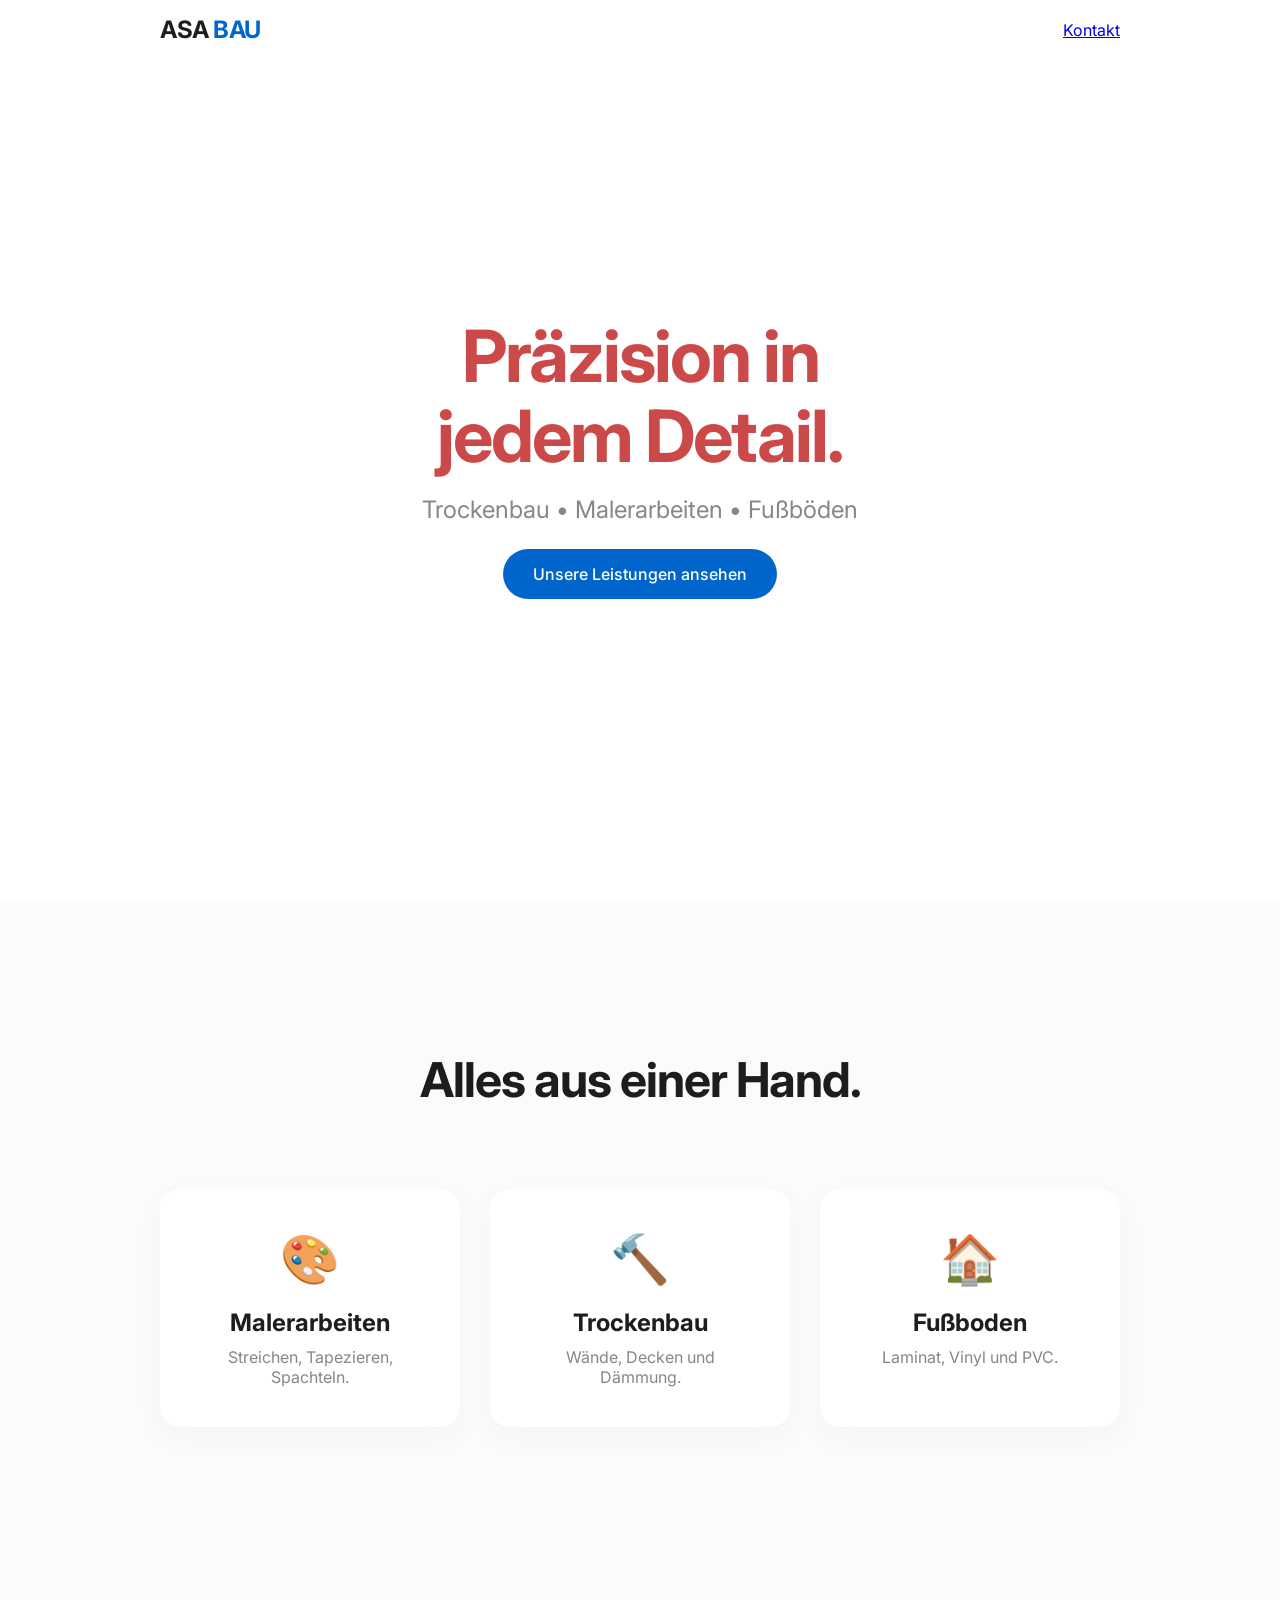
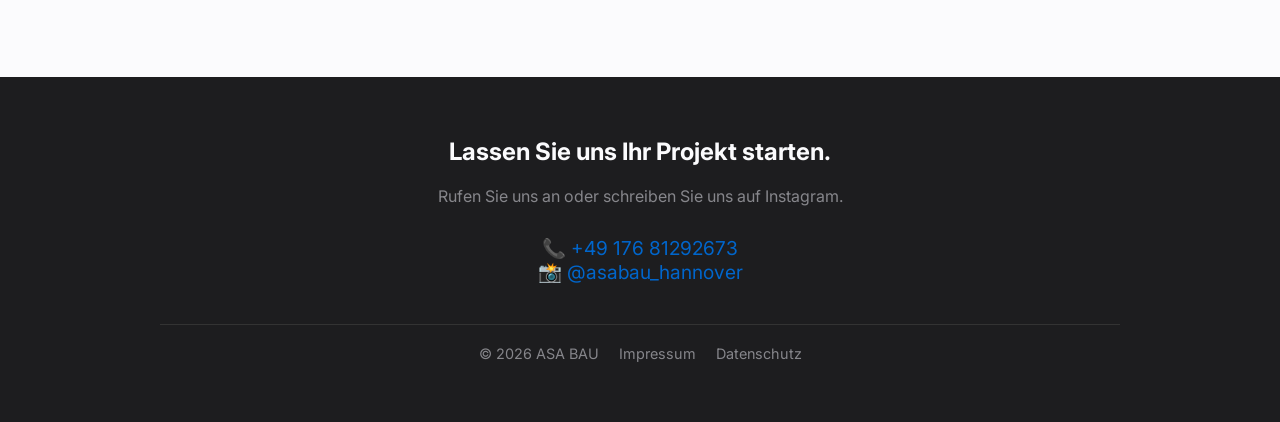
==== index.html @ 0f795a49 "Add files via upload" ====
<!DOCTYPE html>
<html lang="de">
<head>
    <meta charset="UTF-8">
    <meta name="viewport" content="width=device-width, initial-scale=1.0">
    <title>Asa Bau - Apple Style</title>
    
    <!-- Moderne Apple-ähnliche Schriftart (Inter) -->
    <link href="https://fonts.googleapis.com/css2?family=Inter:wght@300;500;700&display=swap" rel="stylesheet">
    
    <!-- Die AOS Animations-Bibliothek (CSS) -->
    <link href="https://unpkg.com/aos@2.3.1/dist/aos.css" rel="stylesheet">
    
    <!-- Dein eigenes Design -->
    <link rel="stylesheet" href="css/style.css">
</head>
<body>

    <header data-aos="fade-down" data-aos-duration="1000">
        <nav class="container">
            <div class="logo">ASA <span>BAU</span></div>
            <a href="#kontakt" class="btn-small">Kontakt</a>
        </nav>
    </header>

<section class="hero">
    <!-- Das Video-Element -->
    <video autoplay muted loop playsinline class="hero-video">
        <source src="img/96942fd3-3f22-4eab-8132-08152347856e-1_all_31155.mp4" type="video/mp4">
    </video>
    
    <div class="hero-content container">
        <h1 data-aos="fade-up">Präzision in <br><span>jedem Detail.</span></h1>
        <p data-aos="fade-up" data-aos-delay="200">Trockenbau • Malerarbeiten • Fußböden</p>
        <div data-aos="zoom-in" data-aos-delay="400">
            <a href="#leistungen" class="btn-main">Unsere Leistungen ansehen</a>
        </div>
    </div>
</section>

    <section id="leistungen" class="services container">
        <h2 class="section-title" data-aos="fade-up">Alles aus einer Hand.</h2>
        <div class="service-grid">
            <!-- Jede Karte kommt sanft von unten -->
            <div class="service-card" data-aos="fade-up" data-aos-delay="100">
                <div class="icon">🎨</div>
                <h3>Malerarbeiten</h3>
                <p>Streichen, Tapezieren, Spachteln.</p>
            </div>
            <div class="service-card" data-aos="fade-up" data-aos-delay="200">
                <div class="icon">🔨</div>
                <h3>Trockenbau</h3>
                <p>Wände, Decken und Dämmung.</p>
            </div>
            <div class="service-card" data-aos="fade-up" data-aos-delay="300">
                <div class="icon">🏠</div>
                <h3>Fußboden</h3>
                <p>Laminat, Vinyl und PVC.</p>
            </div>
        </div>
    </section>
<!-- Footer Section -->
    <footer id="kontakt" style="background: #1d1d1f; color: #fbfbfd; padding: 60px 0; margin-top: 100px; text-align: center;">
        <div class="container" data-aos="fade-up">
            <h2 style="margin-bottom: 20px;">Lassen Sie uns Ihr Projekt starten.</h2>
            <p style="color: #86868b; margin-bottom: 30px;">Rufen Sie uns an oder schreiben Sie uns auf Instagram.</p>
            
            <div style="font-size: 1.2rem; margin-bottom: 40px;">
                <p>📞 <a href="tel:+4917681292673" style="color: #0066cc; text-decoration: none;">+49 176 81292673</a></p>
                <p>📸 <a href="https://instagram.com/asabau_hannover" target="_blank" style="color: #0066cc; text-decoration: none;">@asabau_hannover</a></p>
            </div>

            <!-- Rechtliche Links -->
            <div style="border-top: 1px solid #333; padding-top: 20px; font-size: 0.9rem; color: #86868b; display: flex; justify-content: center; gap: 20px;">
                <span>&copy; 2026 ASA BAU</span>
                <a href="impressum.html" style="color: #86868b; text-decoration: none;">Impressum</a>
                <a href="datenschutz.html" style="color: #86868b; text-decoration: none;">Datenschutz</a>
            </div>
        </div>
    </footer>
    <!-- Die AOS Animations-Bibliothek (JavaScript) -->
    <script src="https://unpkg.com/aos@2.3.1/dist/aos.js"></script>
    <!-- Dein eigenes JavaScript -->
    <script src="js/script.js"></script>

</body>
</html>
---- css/style.css ----
/* Grundlegendes & Smooth Scrolling */
html {
    scroll-behavior: smooth; /* Lässt die Seite weich scrollen */
}

* {
    margin: 0;
    padding: 0;
    box-sizing: border-box;
}

body {
    font-family: 'Inter', sans-serif; /* Sehr cleaner, technischer Look */
    color: #1d1d1f; /* Fast schwarz, wie bei Apple */
    background-color: #fbfbfd;
    overflow-x: hidden;
}

.container {
    max-width: 1000px;
    margin: auto;
    padding: 0 20px;
}

/* Header ultra-minimalistisch */
header {
    background: rgba(255, 255, 255, 0.8);
    backdrop-filter: blur(10px); /* Der typische Apple-Milchglas-Effekt */
    padding: 15px 0;
    position: fixed;
    width: 100%;
    top: 0;
    z-index: 100;
}

nav {
    display: flex;
    justify-content: space-between;
    align-items: center;
}

.logo {
    font-size: 1.5rem;
    font-weight: 700;
    letter-spacing: -0.5px;
}

.logo span {
    color: #0066cc; /* Dezentes Blau */
}

/* Hero Section */
.hero {
    height: 100vh;
    display: flex;
    align-items: center;
    justify-content: center;
    text-align: center;
    background: #ffffff;
}

.hero h1 {
    font-size: 4.5rem;
    font-weight: 700;
    letter-spacing: -2px;
    line-height: 1.1;
    margin-bottom: 20px;
}

.hero p {
    font-size: 1.5rem;
    color: #86868b;
    margin-bottom: 40px;
}

.btn-main {
    background: #0066cc;
    color: white;
    padding: 15px 30px;
    border-radius: 30px; /* Runde Buttons */
    text-decoration: none;
    font-weight: 500;
    transition: all 0.3s ease;
}

.btn-main:hover {
    background: #0077ed;
    transform: scale(1.02);
}

/* Leistungen */
.services {
    padding: 150px 0; /* Richtig viel Platz, typisch Apple */
}

.section-title {
    text-align: center;
    font-size: 3rem;
    margin-bottom: 80px;
    letter-spacing: -1px;
}

.service-grid {
    display: flex;
    gap: 30px;
    justify-content: center;
    flex-wrap: wrap;
}

.service-card {
    background: #ffffff;
    padding: 40px;
    border-radius: 20px;
    width: 300px;
    box-shadow: 0 10px 30px rgba(0,0,0,0.03);
    text-align: center;
}

.service-card h3 {
    margin: 20px 0 10px;
    font-size: 1.5rem;
}

.service-card p {
    color: #86868b;
}

.icon {
    font-size: 3rem;
}
.hero {
    position: relative;
    height: 100vh;
    overflow: hidden;
    display: flex;
    align-items: center;
    justify-content: center;
    color: rgb(204, 73, 73);
}

.hero-video {
    position: absolute;
    top: 50%;
    left: 50%;
    min-width: 100%;
    min-height: 100%;
    width: auto;
    height: auto;
    transform: translate(-50%, -50%);
    z-index: -1;
    object-fit: cover;
    filter: brightness(0.6); /* Macht das Video dunkler, damit man den Text besser liest */
}
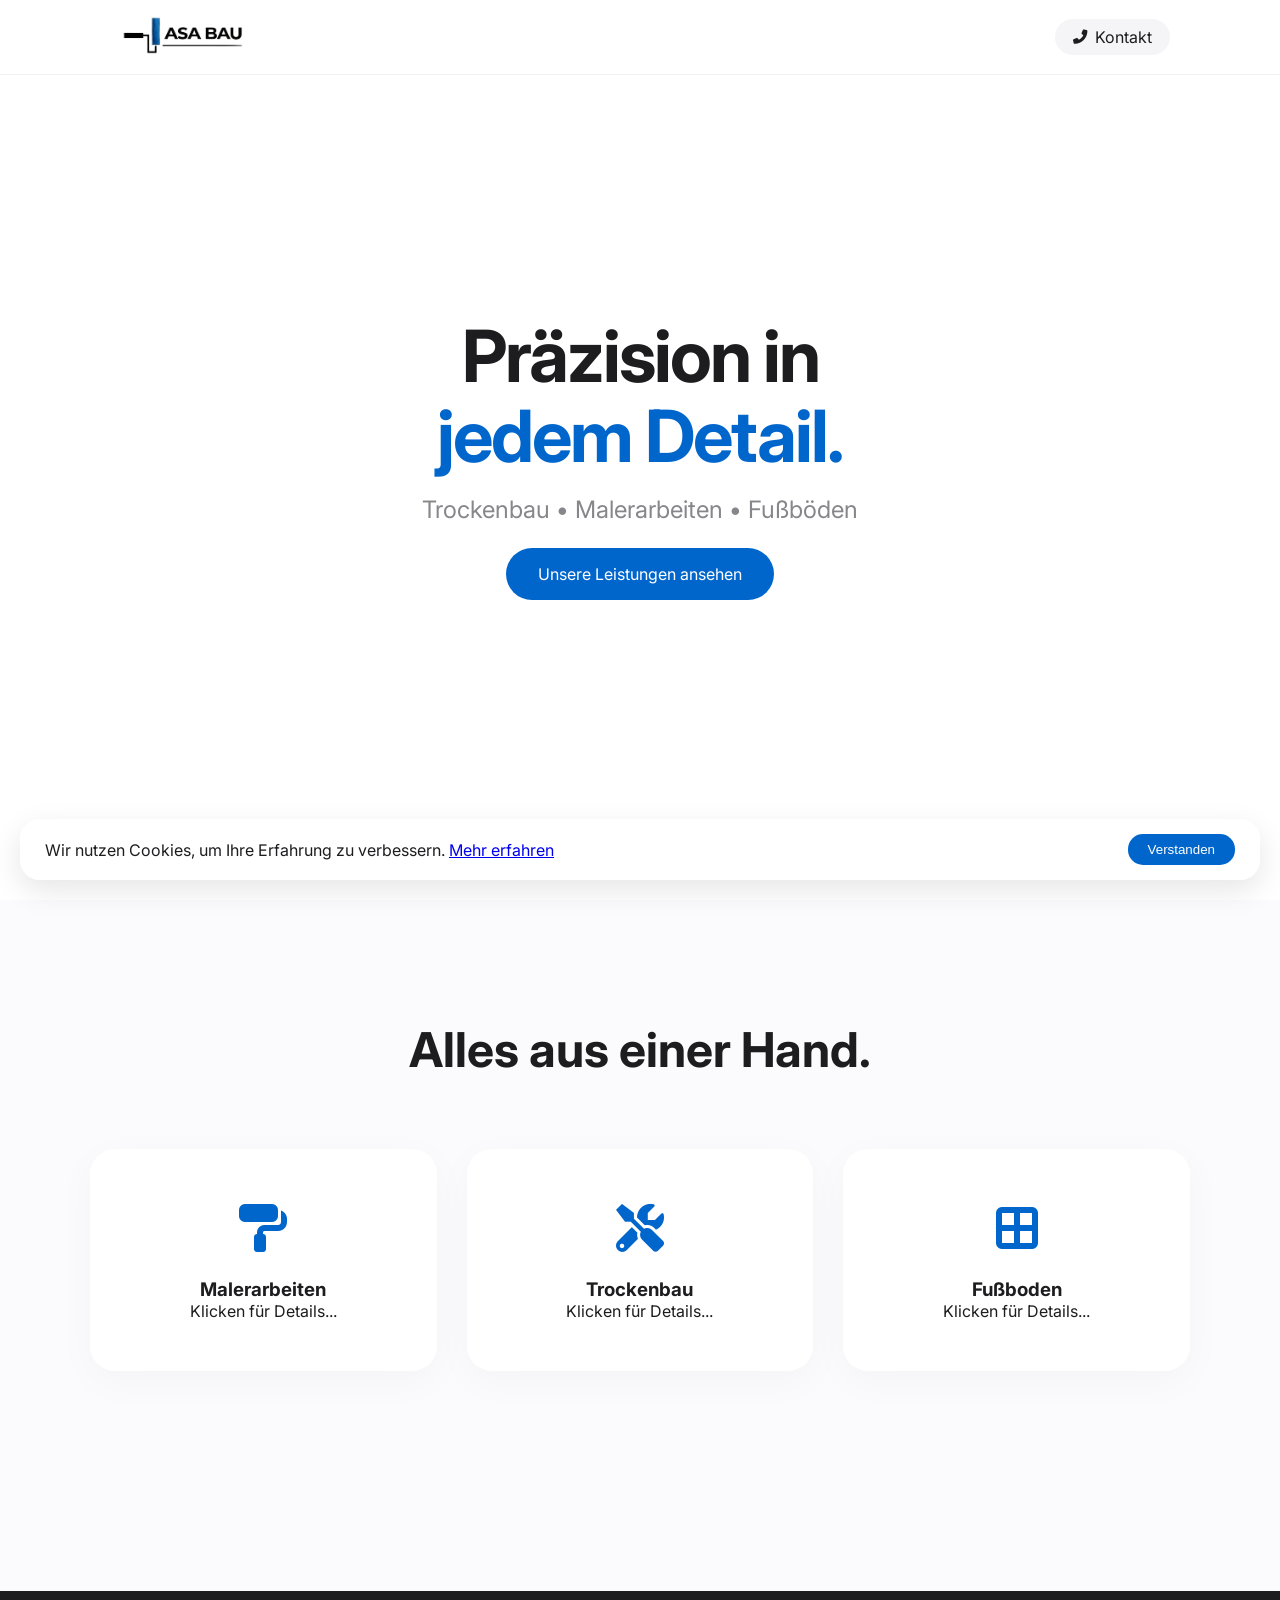
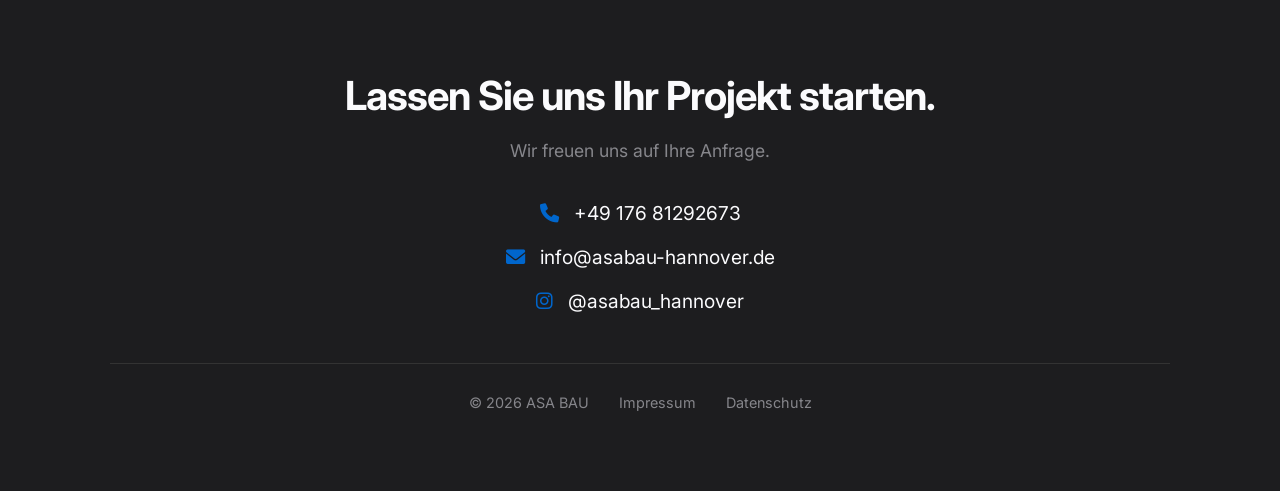
==== commit e7c56dfb: "Add files via upload" ====
--- a/index.html
+++ b/index.html
@@ -1,34 +1,37 @@
 <!DOCTYPE html>
 <html lang="de">
 <head>
+    <link rel="stylesheet" href="https://cdnjs.cloudflare.com/ajax/libs/font-awesome/6.0.0/css/all.min.css">
     <meta charset="UTF-8">
     <meta name="viewport" content="width=device-width, initial-scale=1.0">
-    <title>Asa Bau - Apple Style</title>
+    <title>ASA BAU | Präzision in jedem Detail</title>
     
-    <!-- Moderne Apple-ähnliche Schriftart (Inter) -->
     <link href="https://fonts.googleapis.com/css2?family=Inter:wght@300;500;700&display=swap" rel="stylesheet">
     
-    <!-- Die AOS Animations-Bibliothek (CSS) -->
     <link href="https://unpkg.com/aos@2.3.1/dist/aos.css" rel="stylesheet">
     
-    <!-- Dein eigenes Design -->
     <link rel="stylesheet" href="css/style.css">
 </head>
 <body>
 
-    <header data-aos="fade-down" data-aos-duration="1000">
-        <nav class="container">
-            <div class="logo">ASA <span>BAU</span></div>
-            <a href="#kontakt" class="btn-small">Kontakt</a>
-        </nav>
-    </header>
+<header>
+    <nav class="container">
+        <div class="logo">
+            <a href="index.html">
+                <img src="img/logo-clean.png" alt="ASA BAU Logo">
+            </a>
+        </div>
+        
+        <div class="nav-contact">
+    <a href="tel:+4917681292673" class="phone-link">
+        <i class="fas fa-phone-alt" style="margin-right: 8px; font-size: 0.9rem;"></i>
+        <span class="phone-text">Kontakt</span>
+    </a>
+</div>
+    </nav>
+</header>
 
 <section class="hero">
-    <!-- Das Video-Element -->
-    <video autoplay muted loop playsinline class="hero-video">
-        <source src="img/96942fd3-3f22-4eab-8132-08152347856e-1_all_31155.mp4" type="video/mp4">
-    </video>
-    
     <div class="hero-content container">
         <h1 data-aos="fade-up">Präzision in <br><span>jedem Detail.</span></h1>
         <p data-aos="fade-up" data-aos-delay="200">Trockenbau • Malerarbeiten • Fußböden</p>
@@ -38,50 +41,74 @@
     </div>
 </section>
 
-    <section id="leistungen" class="services container">
-        <h2 class="section-title" data-aos="fade-up">Alles aus einer Hand.</h2>
-        <div class="service-grid">
-            <!-- Jede Karte kommt sanft von unten -->
-            <div class="service-card" data-aos="fade-up" data-aos-delay="100">
-                <div class="icon">🎨</div>
-                <h3>Malerarbeiten</h3>
-                <p>Streichen, Tapezieren, Spachteln.</p>
-            </div>
-            <div class="service-card" data-aos="fade-up" data-aos-delay="200">
-                <div class="icon">🔨</div>
-                <h3>Trockenbau</h3>
-                <p>Wände, Decken und Dämmung.</p>
-            </div>
-            <div class="service-card" data-aos="fade-up" data-aos-delay="300">
-                <div class="icon">🏠</div>
-                <h3>Fußboden</h3>
-                <p>Laminat, Vinyl und PVC.</p>
-            </div>
+<section id="leistungen" class="services container">
+    <h2 class="section-title" data-aos="fade-up">Alles aus einer Hand.</h2>
+    
+    <div class="service-grid">
+        
+        <div class="service-card" data-aos="fade-up" onclick="openModal('maler')">
+            <div class="icon"><i class="fas fa-paint-roller"></i></div> 
+            <h3>Malerarbeiten</h3>
+            <p>Klicken für Details...</p>
         </div>
-    </section>
-<!-- Footer Section -->
-    <footer id="kontakt" style="background: #1d1d1f; color: #fbfbfd; padding: 60px 0; margin-top: 100px; text-align: center;">
-        <div class="container" data-aos="fade-up">
-            <h2 style="margin-bottom: 20px;">Lassen Sie uns Ihr Projekt starten.</h2>
-            <p style="color: #86868b; margin-bottom: 30px;">Rufen Sie uns an oder schreiben Sie uns auf Instagram.</p>
+
+        <div class="service-card" data-aos="fade-up" data-aos-delay="100" onclick="openModal('trockenbau')">
+            <div class="icon"><i class="fas fa-tools"></i></div> 
+            <h3>Trockenbau</h3>
+            <p>Klicken für Details...</p>
+        </div>
+
+        <div class="service-card" data-aos="fade-up" data-aos-delay="200" onclick="openModal('fussboden')">
+            <div class="icon"><i class="fas fa-border-all"></i></div> 
+            <h3>Fußboden</h3>
+            <p>Klicken für Details...</p>
+        </div>
+
+    </div> </section>
+
+<footer id="kontakt" style="background: #1d1d1f; color: #fbfbfd; padding: 80px 0; margin-top: 100px; text-align: center;">
+    <div class="container" data-aos="fade-up">
+        <h2 style="margin-bottom: 20px; font-size: 2.5rem; letter-spacing: -1px;">Lassen Sie uns Ihr Projekt starten.</h2>
+        <p style="color: #86868b; margin-bottom: 40px; font-size: 1.1rem;">Wir freuen uns auf Ihre Anfrage.</p>
+        
+        <div style="font-size: 1.2rem; margin-bottom: 50px; display: flex; flex-direction: column; gap: 20px; align-items: center;">
+            <p><i class="fas fa-phone" style="color: #0066cc; margin-right: 10px;"></i> 
+               <a href="tel:+4917681292673" style="color: #fbfbfd; text-decoration: none;">+49 176 81292673</a></p>
             
-            <div style="font-size: 1.2rem; margin-bottom: 40px;">
-                <p>📞 <a href="tel:+4917681292673" style="color: #0066cc; text-decoration: none;">+49 176 81292673</a></p>
-                <p>📸 <a href="https://instagram.com/asabau_hannover" target="_blank" style="color: #0066cc; text-decoration: none;">@asabau_hannover</a></p>
-            </div>
+            <p><i class="fas fa-envelope" style="color: #0066cc; margin-right: 10px;"></i> 
+               <a href="mailto:info@asabau-hannover.de" style="color: #fbfbfd; text-decoration: none;">info@asabau-hannover.de</a></p>
+            
+            <p><i class="fab fa-instagram" style="color: #0066cc; margin-right: 10px;"></i> 
+               <a href="https://instagram.com/asabau_hannover" target="_blank" style="color: #fbfbfd; text-decoration: none;">@asabau_hannover</a></p>
+        </div>
 
-            <!-- Rechtliche Links -->
-            <div style="border-top: 1px solid #333; padding-top: 20px; font-size: 0.9rem; color: #86868b; display: flex; justify-content: center; gap: 20px;">
-                <span>&copy; 2026 ASA BAU</span>
-                <a href="impressum.html" style="color: #86868b; text-decoration: none;">Impressum</a>
-                <a href="datenschutz.html" style="color: #86868b; text-decoration: none;">Datenschutz</a>
-            </div>
+        <div style="border-top: 1px solid #333; padding-top: 30px; font-size: 0.9rem; color: #86868b; display: flex; justify-content: center; gap: 30px;">
+            <span>&copy; 2026 ASA BAU</span>
+            <a href="impressum.html" style="color: #86868b; text-decoration: none; transition: 0.3s;">Impressum</a>
+            <a href="datenschutz.html" style="color: #86868b; text-decoration: none; transition: 0.3s;">Datenschutz</a>
         </div>
-    </footer>
-    <!-- Die AOS Animations-Bibliothek (JavaScript) -->
-    <script src="https://unpkg.com/aos@2.3.1/dist/aos.js"></script>
-    <!-- Dein eigenes JavaScript -->
-    <script src="js/script.js"></script>
+    </div>
+</footer>
 
+<div id="serviceModal" class="modal">
+    <div class="modal-content" data-aos="zoom-in">
+        <span class="close-btn" onclick="closeModal()">&times;</span>
+        <div class="modal-image-container">
+            <img id="modalImage" src="" alt="Leistungsbeispiel" class="modal-main-image">
+        </div>
+        <h2 id="modalTitle">Leistung</h2>
+        <div id="modalBody"></div>
+        <a href="tel:+4917681292673" class="btn-main modal-cta">Jetzt Angebot anfragen</a>
+    </div>
+</div>
+
+<script src="https://unpkg.com/aos@2.3.1/dist/aos.js"></script>
+<script src="js/script.js"></script>
+<script>AOS.init({ duration: 800, once: true });</script>
+
+<div id="cookie-banner" class="cookie-notice">
+    <p>Wir nutzen Cookies, um Ihre Erfahrung zu verbessern. <a href="datenschutz.html">Mehr erfahren</a></p>
+    <button onclick="acceptCookies()">Verstanden</button>
+</div>
 </body>
 </html>
--- a/css/style.css
+++ b/css/style.css
@@ -1,153 +1,100 @@
-/* Grundlegendes & Smooth Scrolling */
-html {
-    scroll-behavior: smooth; /* Lässt die Seite weich scrollen */
-}
-
-* {
-    margin: 0;
-    padding: 0;
-    box-sizing: border-box;
-}
+html { scroll-behavior: smooth; }
+* { margin: 0; padding: 0; box-sizing: border-box; }
 
 body {
-    font-family: 'Inter', sans-serif; /* Sehr cleaner, technischer Look */
-    color: #1d1d1f; /* Fast schwarz, wie bei Apple */
+    font-family: 'Inter', sans-serif;
+    color: #1d1d1f;
     background-color: #fbfbfd;
     overflow-x: hidden;
 }
 
-.container {
-    max-width: 1000px;
-    margin: auto;
-    padding: 0 20px;
-}
+.container { max-width: 1100px; margin: auto; padding: 0 20px; }
 
-/* Header ultra-minimalistisch */
 header {
     background: rgba(255, 255, 255, 0.8);
-    backdrop-filter: blur(10px); /* Der typische Apple-Milchglas-Effekt */
-    padding: 15px 0;
+    backdrop-filter: blur(20px);
+    -webkit-backdrop-filter: blur(20px);
+    padding: 10px 0;
     position: fixed;
     width: 100%;
     top: 0;
-    z-index: 100;
+    z-index: 1000;
+    border-bottom: 1px solid rgba(0,0,0,0.05);
 }
 
-nav {
+nav { display: flex; justify-content: space-between; align-items: center; }
+
+.logo img { height: 50px; transition: transform 0.3s ease; }
+.logo img:hover { transform: scale(1.05); }
+
+.phone-link {
+    display: flex; align-items: center; text-decoration: none; color: #1d1d1f;
+    background: #f5f5f7; padding: 8px 18px; border-radius: 20px; transition: 0.3s;
+}
+.phone-link:hover { background: #e8e8ed; }
+.nav-phone-icon { height: 18px; margin-right: 8px; }
+
+.hero { height: 100vh; display: flex; align-items: center; justify-content: center; text-align: center; background: white; }
+.hero h1 { font-size: 4.5rem; letter-spacing: -2px; line-height: 1.1; margin-bottom: 20px; }
+.hero h1 span { color: #0066cc; }
+.hero p { font-size: 1.5rem; color: #86868b; margin-bottom: 40px; }
+
+.btn-main { background: #0066cc; color: white; padding: 16px 32px; border-radius: 30px; text-decoration: none; transition: 0.3s; }
+.btn-main:hover { background: #0077ed; transform: scale(1.02); }
+
+.services { padding: 120px 0; }
+.section-title { text-align: center; font-size: 3rem; margin-bottom: 70px; }
+.service-grid { display: grid; grid-template-columns: repeat(auto-fit, minmax(280px, 1fr)); gap: 30px; }
+.service-card { background: white; padding: 50px 30px; border-radius: 25px; text-align: center; cursor: pointer; box-shadow: 0 10px 40px rgba(0,0,0,0.03); transition: 0.3s; }
+.service-card:hover { transform: translateY(-10px); }
+.icon { font-size: 3.5rem; margin-bottom: 20px; }
+
+footer { background: #1d1d1f; color: white; padding: 80px 0; text-align: center; }
+.footer-sub { color: #86868b; margin-bottom: 30px; }
+.footer-contact a { color: #0066cc; text-decoration: none; font-size: 1.3rem; }
+.legal-links { margin-top: 50px; padding-top: 30px; border-top: 1px solid #333; display: flex; justify-content: center; gap: 25px; color: #86868b; }
+.legal-links a { color: #86868b; text-decoration: none; }
+
+.modal { display: none; position: fixed; z-index: 2000; left: 0; top: 0; width: 100%; height: 100%; background: rgba(0,0,0,0.4); backdrop-filter: blur(8px); }
+.modal-content { background: white; margin: 10% auto; padding: 40px; border-radius: 30px; max-width: 500px; position: relative; }
+.close-btn { position: absolute; right: 25px; top: 15px; font-size: 30px; cursor: pointer; color: #86868b; }
+.modal-image-container { width: 100%; height: 200px; border-radius: 15px; overflow: hidden; margin-bottom: 20px; }
+.modal-main-image { width: 100%; height: 100%; object-fit: cover; }
+.modal-cta { width: 100%; text-align: center; margin-top: 25px; display: inline-block; }
+
+@media (max-width: 600px) { .hero h1 { font-size: 2.8rem; } .phone-text { display: none; } }
+.cookie-notice {
+    position: fixed;
+    bottom: 20px;
+    left: 20px;
+    right: 20px;
+    background: rgba(255, 255, 255, 0.9);
+    backdrop-filter: blur(15px);
+    padding: 15px 25px;
+    border-radius: 20px;
     display: flex;
     justify-content: space-between;
     align-items: center;
+    box-shadow: 0 10px 30px rgba(0,0,0,0.1);
+    z-index: 3000;
+}
+/* Button-Style analog zum Apple-Look */
+.cookie-notice button {
+    background: #0066cc;
+    color: white;
+    border: none;
+    padding: 8px 20px;
+    border-radius: 15px;
+    cursor: pointer;
+}
+.icon {
+    font-size: 3rem;
+    color: #0066cc; /* Das ASA BAU Blau */
+    margin-bottom: 20px;
+    display: block;
 }
 
-.logo {
-    font-size: 1.5rem;
-    font-weight: 700;
-    letter-spacing: -0.5px;
-}
-
-.logo span {
-    color: #0066cc; /* Dezentes Blau */
-}
-
-/* Hero Section */
-.hero {
-    height: 100vh;
-    display: flex;
-    align-items: center;
-    justify-content: center;
-    text-align: center;
-    background: #ffffff;
-}
-
-.hero h1 {
-    font-size: 4.5rem;
-    font-weight: 700;
-    letter-spacing: -2px;
-    line-height: 1.1;
-    margin-bottom: 20px;
-}
-
-.hero p {
-    font-size: 1.5rem;
-    color: #86868b;
-    margin-bottom: 40px;
-}
-
-.btn-main {
-    background: #0066cc;
-    color: white;
-    padding: 15px 30px;
-    border-radius: 30px; /* Runde Buttons */
-    text-decoration: none;
-    font-weight: 500;
-    transition: all 0.3s ease;
-}
-
-.btn-main:hover {
-    background: #0077ed;
-    transform: scale(1.02);
-}
-
-/* Leistungen */
-.services {
-    padding: 150px 0; /* Richtig viel Platz, typisch Apple */
-}
-
-.section-title {
-    text-align: center;
-    font-size: 3rem;
-    margin-bottom: 80px;
-    letter-spacing: -1px;
-}
-
-.service-grid {
-    display: flex;
-    gap: 30px;
-    justify-content: center;
-    flex-wrap: wrap;
-}
-
-.service-card {
-    background: #ffffff;
-    padding: 40px;
-    border-radius: 20px;
-    width: 300px;
-    box-shadow: 0 10px 30px rgba(0,0,0,0.03);
-    text-align: center;
-}
-
-.service-card h3 {
-    margin: 20px 0 10px;
-    font-size: 1.5rem;
-}
-
-.service-card p {
-    color: #86868b;
-}
-
-.icon {
-    font-size: 3rem;
-}
-.hero {
-    position: relative;
-    height: 100vh;
-    overflow: hidden;
-    display: flex;
-    align-items: center;
-    justify-content: center;
-    color: rgb(204, 73, 73);
-}
-
-.hero-video {
-    position: absolute;
-    top: 50%;
-    left: 50%;
-    min-width: 100%;
-    min-height: 100%;
-    width: auto;
-    height: auto;
-    transform: translate(-50%, -50%);
-    z-index: -1;
-    object-fit: cover;
-    filter: brightness(0.6); /* Macht das Video dunkler, damit man den Text besser liest */
+.service-card:hover .icon {
+    transform: scale(1.1);
+    transition: transform 0.3s ease;
 }
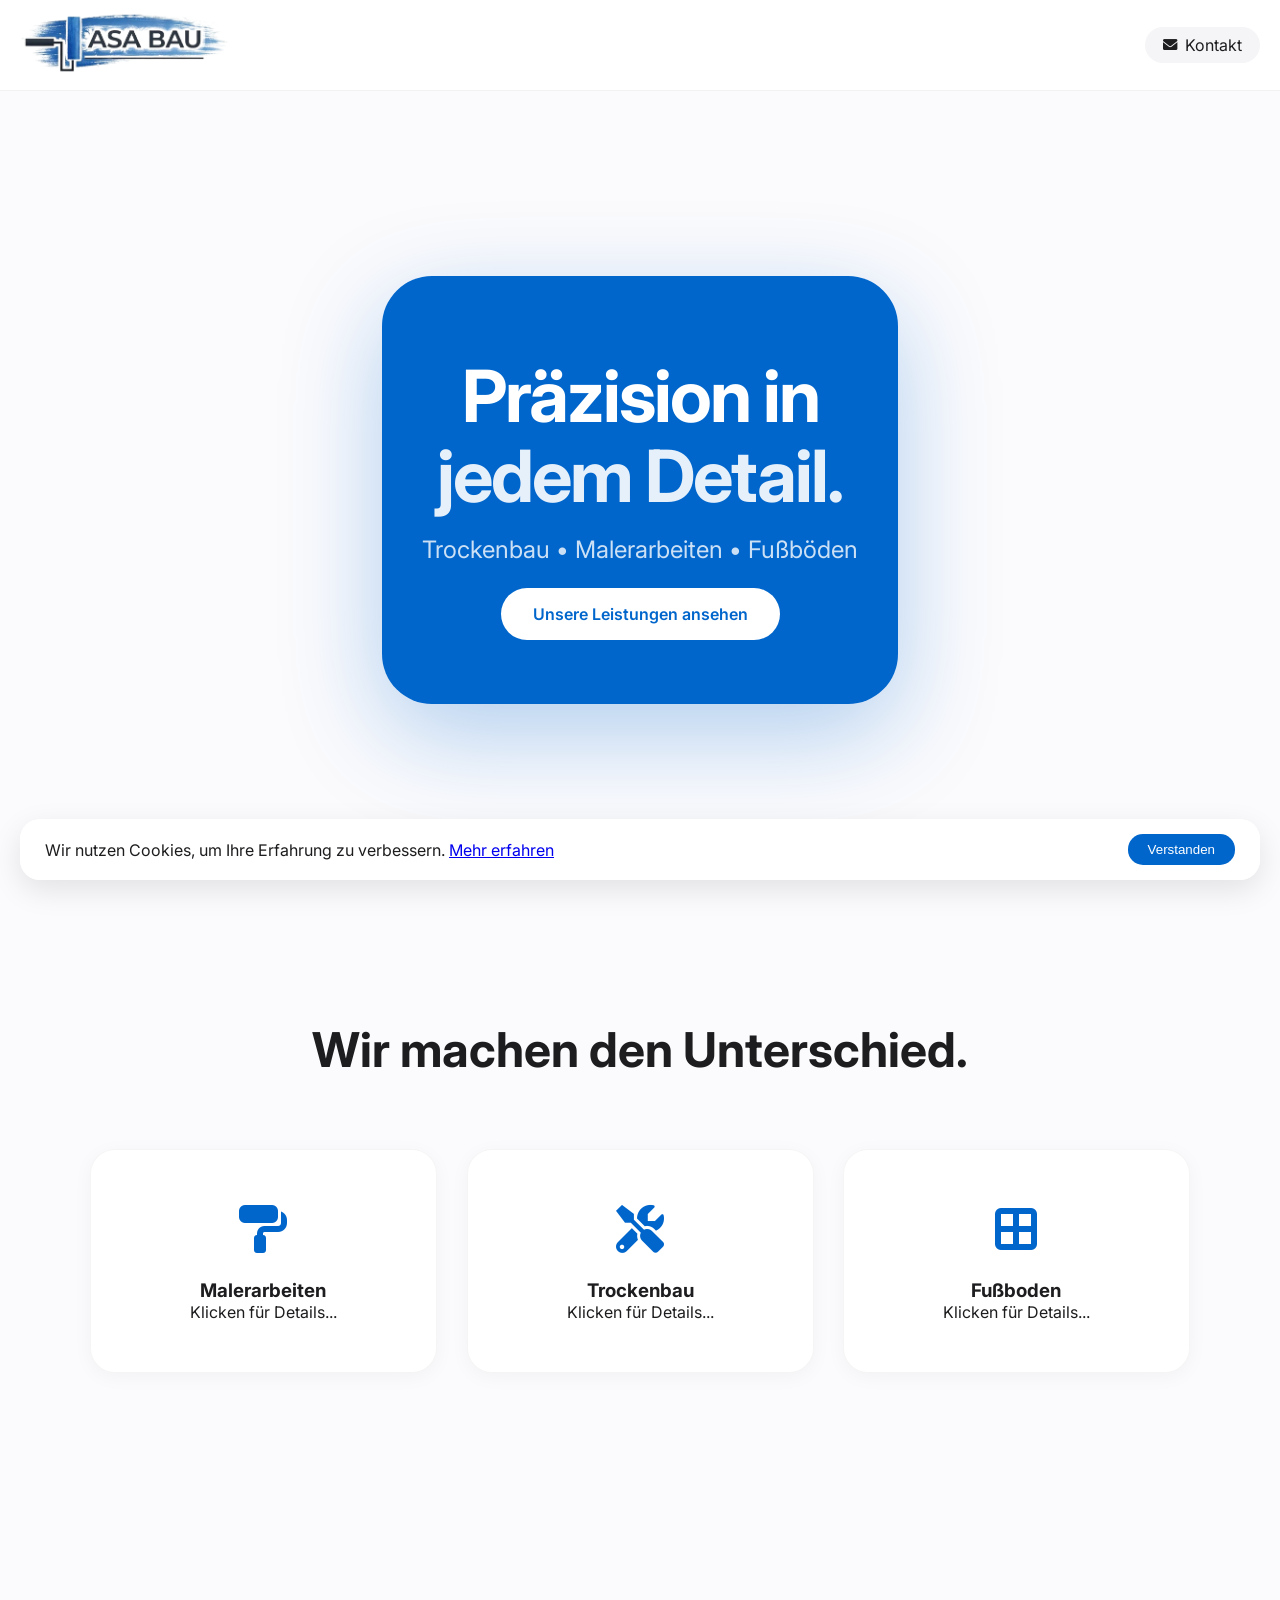
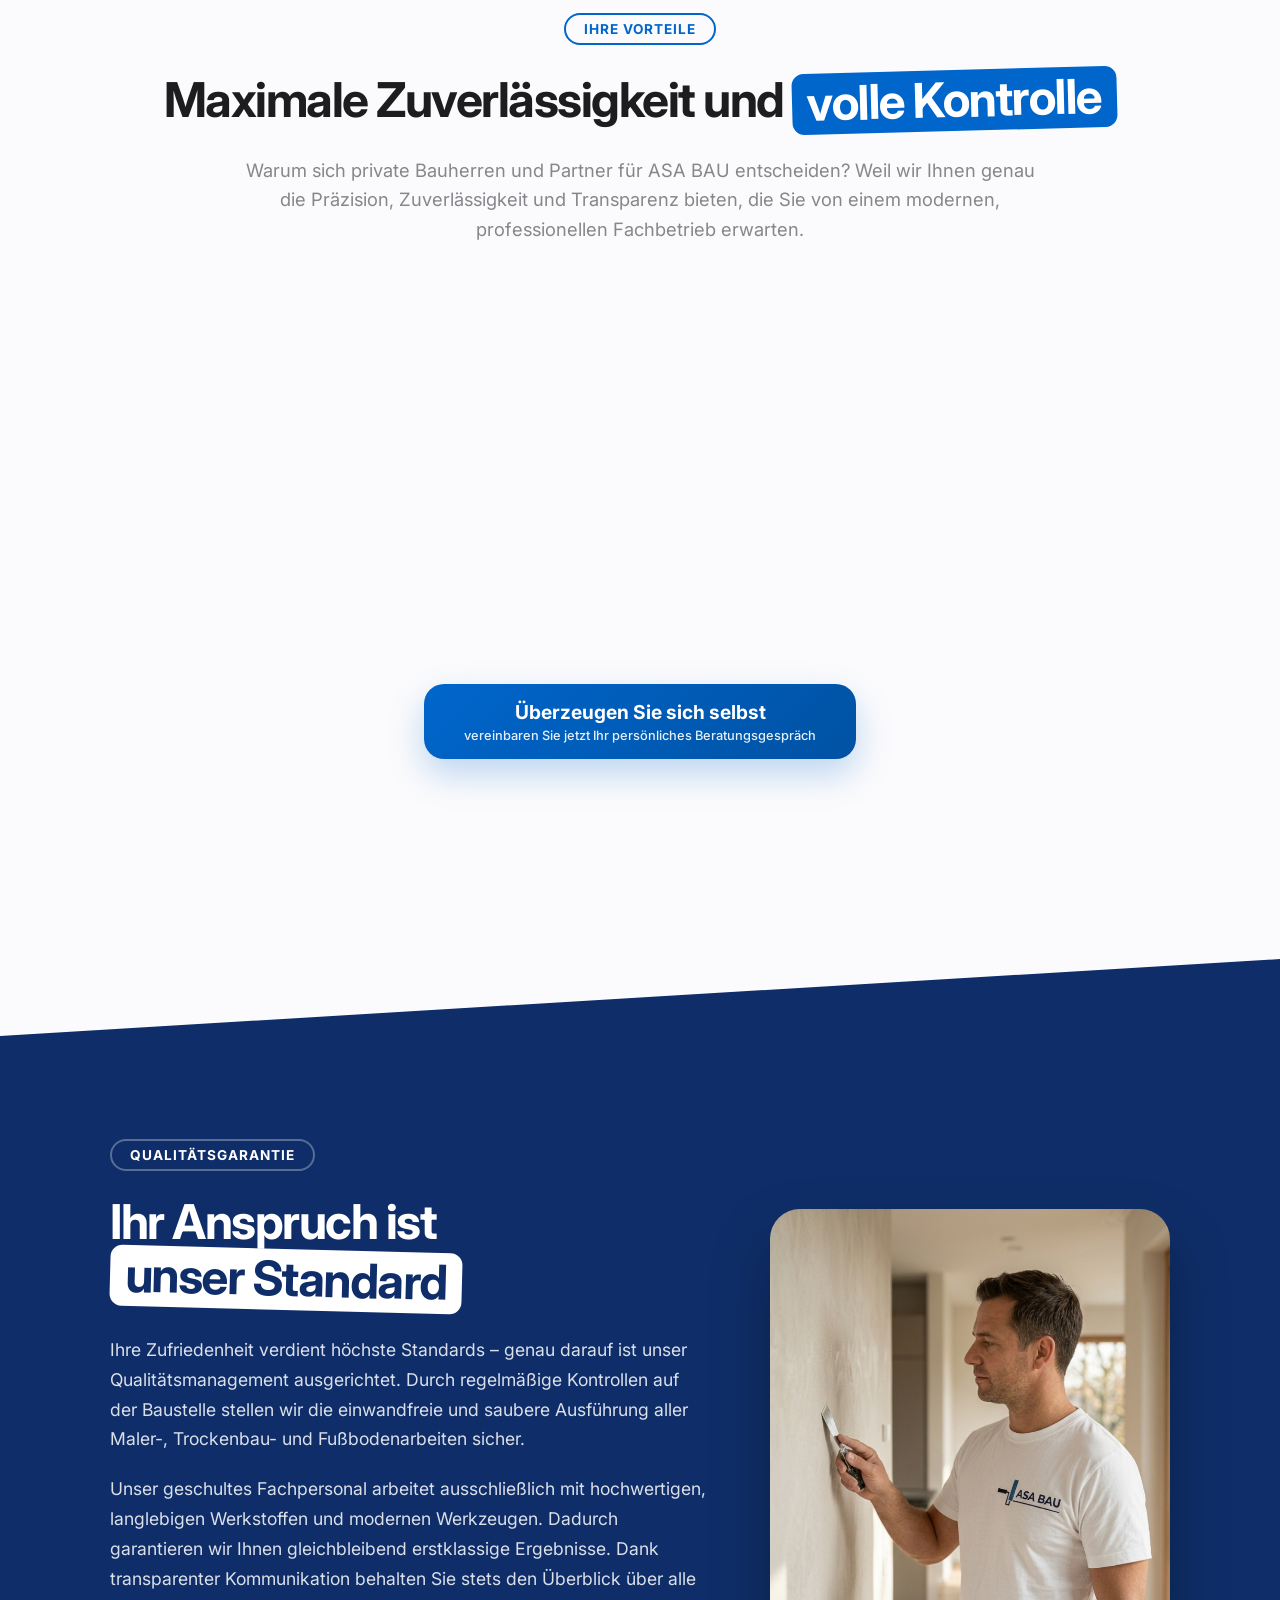
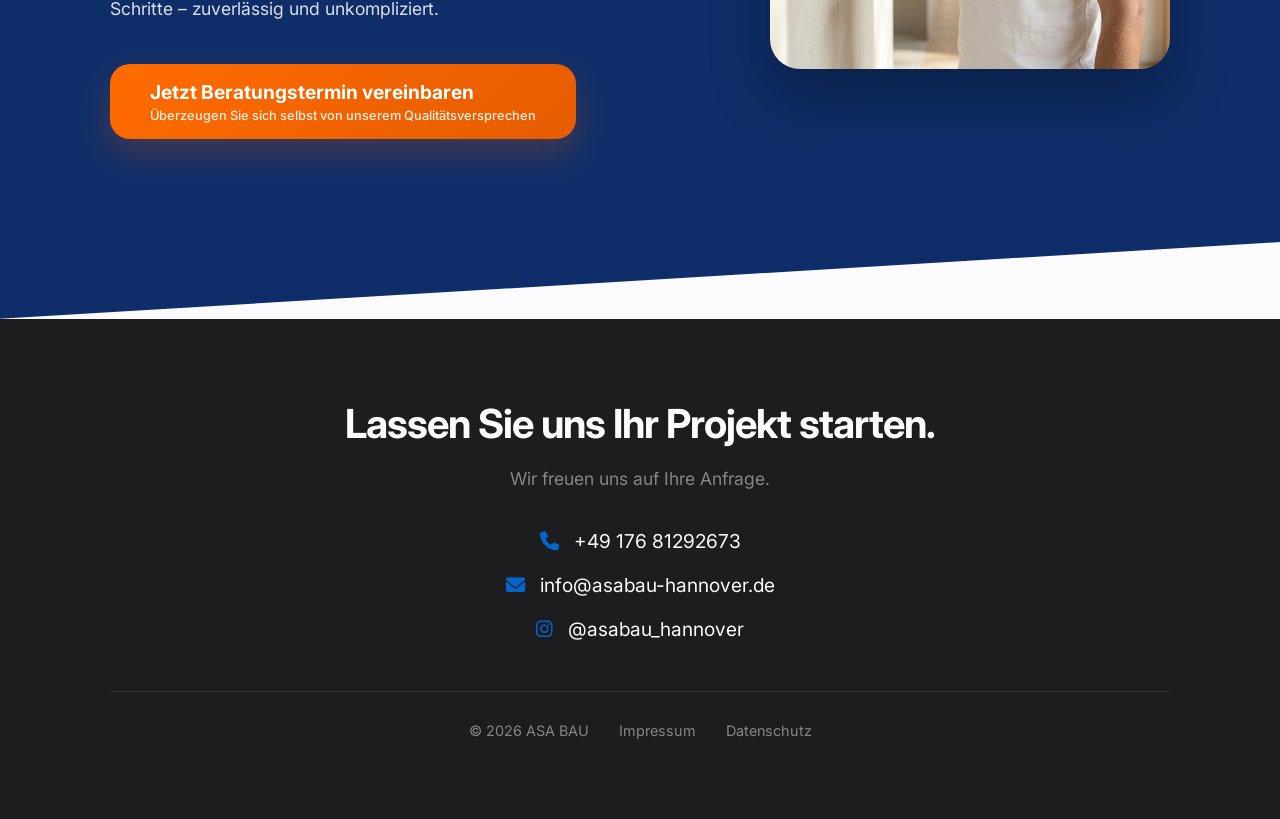
==== commit 77d8673f: "Add files via upload" ====
--- a/index.html
+++ b/index.html
@@ -4,12 +4,12 @@
     <link rel="stylesheet" href="https://cdnjs.cloudflare.com/ajax/libs/font-awesome/6.0.0/css/all.min.css">
     <meta charset="UTF-8">
     <meta name="viewport" content="width=device-width, initial-scale=1.0">
+    <meta name="description" content="ASA BAU – Ihr Fachbetrieb für Malerarbeiten, Trockenbau und Bodenverlegung in Hannover und Seelze. Präzise, sauber und zuverlässig.">
+    <meta property="og:title" content="ASA BAU | Präzision in jedem Detail">
+    <meta property="og:description" content="Malerarbeiten, Trockenbau und Bodenverlegung – professionell ausgeführt in Hannover und Umgebung.">
+    <meta property="og:type" content="website">
     <title>ASA BAU | Präzision in jedem Detail</title>
-    
-    <link href="https://fonts.googleapis.com/css2?family=Inter:wght@300;500;700&display=swap" rel="stylesheet">
-    
-    <link href="https://unpkg.com/aos@2.3.1/dist/aos.css" rel="stylesheet">
-    
+    <link href="https://fonts.googleapis.com/css2?family=Inter:wght@300;400;500;700;900&display=swap" rel="stylesheet">
     <link rel="stylesheet" href="css/style.css">
 </head>
 <body>
@@ -23,42 +23,42 @@
         </div>
         
         <div class="nav-contact">
-    <a href="tel:+4917681292673" class="phone-link">
-        <i class="fas fa-phone-alt" style="margin-right: 8px; font-size: 0.9rem;"></i>
-        <span class="phone-text">Kontakt</span>
-    </a>
-</div>
+            <a href="kontakt.html" class="phone-link">
+                <i class="fas fa-envelope" style="margin-right: 8px; font-size: 0.9rem;"></i>
+                <span class="phone-text">Kontakt</span>
+            </a>
+        </div>
     </nav>
 </header>
 
 <section class="hero">
     <div class="hero-content container">
-        <h1 data-aos="fade-up">Präzision in <br><span>jedem Detail.</span></h1>
-        <p data-aos="fade-up" data-aos-delay="200">Trockenbau • Malerarbeiten • Fußböden</p>
-        <div data-aos="zoom-in" data-aos-delay="400">
+        <h1>Präzision in <br><span>jedem Detail.</span></h1>
+        <p>Trockenbau • Malerarbeiten • Fußböden</p>
+        <div>
             <a href="#leistungen" class="btn-main">Unsere Leistungen ansehen</a>
         </div>
     </div>
 </section>
 
 <section id="leistungen" class="services container">
-    <h2 class="section-title" data-aos="fade-up">Alles aus einer Hand.</h2>
+    <h2 class="section-title">Wir machen den Unterschied.</h2>
     
     <div class="service-grid">
         
-        <div class="service-card" data-aos="fade-up" onclick="openModal('maler')">
+        <div class="service-card" onclick="openModal('maler')">
             <div class="icon"><i class="fas fa-paint-roller"></i></div> 
             <h3>Malerarbeiten</h3>
             <p>Klicken für Details...</p>
         </div>
 
-        <div class="service-card" data-aos="fade-up" data-aos-delay="100" onclick="openModal('trockenbau')">
+        <div class="service-card" onclick="openModal('trockenbau')">
             <div class="icon"><i class="fas fa-tools"></i></div> 
             <h3>Trockenbau</h3>
             <p>Klicken für Details...</p>
         </div>
 
-        <div class="service-card" data-aos="fade-up" data-aos-delay="200" onclick="openModal('fussboden')">
+        <div class="service-card" onclick="openModal('fussboden')">
             <div class="icon"><i class="fas fa-border-all"></i></div> 
             <h3>Fußboden</h3>
             <p>Klicken für Details...</p>
@@ -66,7 +66,105 @@
 
     </div> </section>
 
-<footer id="kontakt" style="background: #1d1d1f; color: #fbfbfd; padding: 80px 0; margin-top: 100px; text-align: center;">
+<section class="vorteile container">
+    <div class="badge-container">
+        <span class="vorteile-badge">Ihre Vorteile</span>
+    </div>
+    <h2 class="vorteile-title">Maximale Zuverlässigkeit und <span class="highlight-box">volle Kontrolle</span></h2>
+    <p class="vorteile-subtitle">
+        Warum sich private Bauherren und Partner für ASA BAU entscheiden? Weil wir Ihnen genau die Präzision, Zuverlässigkeit und Transparenz bieten, die Sie von einem modernen, professionellen Fachbetrieb erwarten.
+    </p>
+    
+    <div class="vorteile-grid">
+        <!-- Card 1 -->
+        <div class="vorteil-card">
+            <div class="vorteil-card-inner">
+                <div class="vorteil-card-front">
+                    <div class="vorteil-icon"><i class="fas fa-calendar-check"></i></div>
+                    <h3>Feste Termingarantie</h3>
+                </div>
+                <div class="vorteil-card-back">
+                    <h3>Feste Termingarantie</h3>
+                    <p>Wir halten uns strikt an getroffene Absprachen. Ihr Bauprojekt wird pünktlich und planmäßig fertiggestellt – absolut reibungslos.</p>
+                </div>
+            </div>
+        </div>
+        
+        <!-- Card 2 -->
+        <div class="vorteil-card">
+            <div class="vorteil-card-inner">
+                <div class="vorteil-card-front">
+                    <div class="vorteil-icon"><i class="fas fa-search-dollar"></i></div>
+                    <h3>100% Kostentransparenz</h3>
+                </div>
+                <div class="vorteil-card-back">
+                    <h3>100% Kostentransparenz</h3>
+                    <p>Keine versteckten Gebühren oder unerwarteten Rechnungen. Sie erhalten ein detailliertes Angebot mit glasklaren Preisen.</p>
+                </div>
+            </div>
+        </div>
+        
+        <!-- Card 3 -->
+        <div class="vorteil-card">
+            <div class="vorteil-card-inner">
+                <div class="vorteil-card-front">
+                    <div class="vorteil-icon"><i class="fas fa-sync-alt"></i></div>
+                    <h3>Reibungslose Prozesse</h3>
+                </div>
+                <div class="vorteil-card-back">
+                    <h3>Reibungslose Prozesse</h3>
+                    <p>Ein fester Bauleiter koordiniert Ihr gesamtes Projekt. Wir stimmen alle Abläufe flexibel ab und halten Sie stets auf dem Laufenden.</p>
+                </div>
+            </div>
+        </div>
+        
+        <!-- Card 4 -->
+        <div class="vorteil-card">
+            <div class="vorteil-card-inner">
+                <div class="vorteil-card-front">
+                    <div class="vorteil-icon"><i class="fas fa-award"></i></div>
+                    <h3>Erstklassige Qualität</h3>
+                </div>
+                <div class="vorteil-card-back">
+                    <h3>Erstklassige Qualität</h3>
+                    <p>Höchste Präzision in jedem Detail. Wir nutzen hochwertige Markenmaterialien und arbeiten präzise nach aktuellen Standards.</p>
+                </div>
+            </div>
+        </div>
+    </div>
+    
+    <div class="vorteile-cta-container">
+        <a href="kontakt.html" class="btn-blue">
+            <span class="btn-blue-title">Überzeugen Sie sich selbst</span>
+            <span class="btn-blue-subtitle">vereinbaren Sie jetzt Ihr persönliches Beratungsgespräch</span>
+        </a>
+    </div>
+</section>
+
+<section class="qualitaetsgarantie-section">
+    <div class="qualitaetsgarantie-container container" data-aos="fade-up">
+        <div class="qualitaetsgarantie-content">
+            <span class="qualitaets-badge">QUALITÄTSGARANTIE</span>
+            <h2>Ihr Anspruch ist <span class="highlight-box-white">unser Standard</span></h2>
+            <p>
+                Ihre Zufriedenheit verdient höchste Standards – genau darauf ist unser Qualitätsmanagement ausgerichtet. Durch regelmäßige Kontrollen auf der Baustelle stellen wir die einwandfreie und saubere Ausführung aller Maler-, Trockenbau- und Fußbodenarbeiten sicher.
+            </p>
+            <p>
+                Unser geschultes Fachpersonal arbeitet ausschließlich mit hochwertigen, langlebigen Werkstoffen und modernen Werkzeugen. Dadurch garantieren wir Ihnen gleichbleibend erstklassige Ergebnisse. Dank transparenter Kommunikation behalten Sie stets den Überblick über alle Schritte – zuverlässig und unkompliziert.
+            </p>
+            
+            <a href="kontakt.html" class="btn-orange text-left-btn">
+                <span class="btn-orange-title">Jetzt Beratungstermin vereinbaren</span>
+                <span class="btn-orange-subtitle">Überzeugen Sie sich selbst von unserem Qualitätsversprechen</span>
+            </a>
+        </div>
+        <div class="qualitaetsgarantie-image">
+            <img src="img/quality-craftsman.jpg" alt="ASA BAU Qualitätsgarantie Handwerker">
+        </div>
+    </div>
+</section>
+
+<footer id="kontakt" style="background: #1d1d1f; color: #fbfbfd; padding: 80px 0; margin-top: 0; text-align: center;">
     <div class="container" data-aos="fade-up">
         <h2 style="margin-bottom: 20px; font-size: 2.5rem; letter-spacing: -1px;">Lassen Sie uns Ihr Projekt starten.</h2>
         <p style="color: #86868b; margin-bottom: 40px; font-size: 1.1rem;">Wir freuen uns auf Ihre Anfrage.</p>
@@ -91,20 +189,34 @@
 </footer>
 
 <div id="serviceModal" class="modal">
-    <div class="modal-content" data-aos="zoom-in">
+    <div class="modal-content fullscreen-modal-content" data-aos="fade-in">
         <span class="close-btn" onclick="closeModal()">&times;</span>
-        <div class="modal-image-container">
-            <img id="modalImage" src="" alt="Leistungsbeispiel" class="modal-main-image">
-        </div>
-        <h2 id="modalTitle">Leistung</h2>
-        <div id="modalBody"></div>
-        <a href="tel:+4917681292673" class="btn-main modal-cta">Jetzt Angebot anfragen</a>
+        
+        <div class="fullscreen-modal-layout">
+            <div class="fullscreen-modal-top">
+                <div class="modal-image-container">
+                    <img id="modalImage" src="" alt="Leistungsbeispiel" class="modal-main-image">
+                </div>
+                <div class="modal-text-content">
+                    <h2 id="modalTitle">Leistung</h2>
+                    <div id="modalBodyTop"></div>
+                </div>
+            </div>
+            
+            <div class="modal-text-content-bottom" id="modalBodyBottom">
+                <!-- Zusätzlicher Text -->
+            </div>
+            
+            <a href="kontakt.html" class="btn-main modal-cta">Jetzt Angebot anfragen</a>
+        </div>
     </div>
 </div>
 
-<script src="https://unpkg.com/aos@2.3.1/dist/aos.js"></script>
+<script src="https://cdnjs.cloudflare.com/ajax/libs/gsap/3.12.5/gsap.min.js"></script>
+<script src="https://cdnjs.cloudflare.com/ajax/libs/gsap/3.12.5/ScrollTrigger.min.js"></script>
+<script src="https://unpkg.com/splitting/dist/splitting.min.js"></script>
+<script src="https://cdnjs.cloudflare.com/ajax/libs/countup.js/2.8.0/countUp.umd.min.js"></script>
 <script src="js/script.js"></script>
-<script>AOS.init({ duration: 800, once: true });</script>
 
 <div id="cookie-banner" class="cookie-notice">
     <p>Wir nutzen Cookies, um Ihre Erfahrung zu verbessern. <a href="datenschutz.html">Mehr erfahren</a></p>
--- a/css/style.css
+++ b/css/style.css
@@ -1,5 +1,12 @@
-html { scroll-behavior: smooth; }
-* { margin: 0; padding: 0; box-sizing: border-box; }
+html {
+    scroll-behavior: smooth;
+}
+
+* {
+    margin: 0;
+    padding: 0;
+    box-sizing: border-box;
+}
 
 body {
     font-family: 'Inter', sans-serif;
@@ -8,61 +15,360 @@
     overflow-x: hidden;
 }
 
-.container { max-width: 1100px; margin: auto; padding: 0 20px; }
+.container {
+    max-width: 1100px;
+    margin: auto;
+    padding: 0 20px;
+}
 
 header {
-    background: rgba(255, 255, 255, 0.8);
+    background: rgba(255, 255, 255, 0.85);
     backdrop-filter: blur(20px);
     -webkit-backdrop-filter: blur(20px);
-    padding: 10px 0;
+    padding: 8px 0;
     position: fixed;
     width: 100%;
     top: 0;
     z-index: 1000;
-    border-bottom: 1px solid rgba(0,0,0,0.05);
-}
-
-nav { display: flex; justify-content: space-between; align-items: center; }
-
-.logo img { height: 50px; transition: transform 0.3s ease; }
-.logo img:hover { transform: scale(1.05); }
+    border-bottom: 1px solid rgba(0, 0, 0, 0.05);
+    transition: padding 0.4s ease, box-shadow 0.4s ease;
+}
+
+header.header-scrolled {
+    padding: 4px 0;
+    box-shadow: 0 8px 30px rgba(0,0,0,0.08);
+    background: rgba(255,255,255,0.95);
+}
+
+header .container {
+    max-width: 1400px;
+}
+
+nav {
+    display: flex;
+    justify-content: space-between;
+    align-items: center;
+}
+
+.logo img {
+    height: 70px;
+    width: auto;
+    transition: transform 0.3s ease;
+}
+
+.logo img:hover {
+    transform: scale(1.05);
+}
 
 .phone-link {
-    display: flex; align-items: center; text-decoration: none; color: #1d1d1f;
-    background: #f5f5f7; padding: 8px 18px; border-radius: 20px; transition: 0.3s;
-}
-.phone-link:hover { background: #e8e8ed; }
-.nav-phone-icon { height: 18px; margin-right: 8px; }
-
-.hero { height: 100vh; display: flex; align-items: center; justify-content: center; text-align: center; background: white; }
-.hero h1 { font-size: 4.5rem; letter-spacing: -2px; line-height: 1.1; margin-bottom: 20px; }
-.hero h1 span { color: #0066cc; }
-.hero p { font-size: 1.5rem; color: #86868b; margin-bottom: 40px; }
-
-.btn-main { background: #0066cc; color: white; padding: 16px 32px; border-radius: 30px; text-decoration: none; transition: 0.3s; }
-.btn-main:hover { background: #0077ed; transform: scale(1.02); }
-
-.services { padding: 120px 0; }
-.section-title { text-align: center; font-size: 3rem; margin-bottom: 70px; }
-.service-grid { display: grid; grid-template-columns: repeat(auto-fit, minmax(280px, 1fr)); gap: 30px; }
-.service-card { background: white; padding: 50px 30px; border-radius: 25px; text-align: center; cursor: pointer; box-shadow: 0 10px 40px rgba(0,0,0,0.03); transition: 0.3s; }
-.service-card:hover { transform: translateY(-10px); }
-.icon { font-size: 3.5rem; margin-bottom: 20px; }
-
-footer { background: #1d1d1f; color: white; padding: 80px 0; text-align: center; }
-.footer-sub { color: #86868b; margin-bottom: 30px; }
-.footer-contact a { color: #0066cc; text-decoration: none; font-size: 1.3rem; }
-.legal-links { margin-top: 50px; padding-top: 30px; border-top: 1px solid #333; display: flex; justify-content: center; gap: 25px; color: #86868b; }
-.legal-links a { color: #86868b; text-decoration: none; }
-
-.modal { display: none; position: fixed; z-index: 2000; left: 0; top: 0; width: 100%; height: 100%; background: rgba(0,0,0,0.4); backdrop-filter: blur(8px); }
-.modal-content { background: white; margin: 10% auto; padding: 40px; border-radius: 30px; max-width: 500px; position: relative; }
-.close-btn { position: absolute; right: 25px; top: 15px; font-size: 30px; cursor: pointer; color: #86868b; }
-.modal-image-container { width: 100%; height: 200px; border-radius: 15px; overflow: hidden; margin-bottom: 20px; }
-.modal-main-image { width: 100%; height: 100%; object-fit: cover; }
-.modal-cta { width: 100%; text-align: center; margin-top: 25px; display: inline-block; }
-
-@media (max-width: 600px) { .hero h1 { font-size: 2.8rem; } .phone-text { display: none; } }
+    display: flex;
+    align-items: center;
+    text-decoration: none;
+    color: #1d1d1f;
+    background: #f5f5f7;
+    padding: 8px 18px;
+    border-radius: 20px;
+    transition: 0.3s;
+}
+
+.phone-link:hover {
+    background: #e8e8ed;
+}
+
+.nav-phone-icon {
+    height: 18px;
+    margin-right: 8px;
+}
+
+.hero {
+    height: 100vh;
+    display: flex;
+    align-items: center;
+    justify-content: center;
+    text-align: center;
+    background: #fbfbfd;
+    padding-top: 80px;
+}
+
+.hero-content {
+    background: #0066cc;
+    padding: 80px 40px;
+    border-radius: 50px;
+    color: white;
+    box-shadow: 0 30px 100px rgba(0, 102, 204, 0.3);
+    max-width: 1000px;
+    margin: 0 20px;
+}
+
+.hero h1 {
+    font-size: 4.5rem;
+    letter-spacing: -2px;
+    line-height: 1.1;
+    margin-bottom: 20px;
+    color: white;
+}
+
+.hero h1 span {
+    color: rgba(255, 255, 255, 0.9);
+}
+
+.hero p {
+    font-size: 1.5rem;
+    color: rgba(255, 255, 255, 0.8);
+    margin-bottom: 40px;
+}
+
+.hero .btn-main {
+    background: white;
+    color: #0066cc;
+    font-weight: 600;
+}
+
+.hero .btn-main:hover {
+    background: #f5f5f7;
+    transform: scale(1.05);
+}
+
+.btn-main {
+    background: #0066cc;
+    color: white;
+    padding: 16px 32px;
+    border-radius: 30px;
+    text-decoration: none;
+    transition: 0.3s;
+}
+
+.btn-main:hover {
+    background: #0077ed;
+    transform: scale(1.02);
+}
+
+.services {
+    padding: 120px 0;
+}
+
+.section-title {
+    text-align: center;
+    font-size: 3rem;
+    margin-bottom: 70px;
+}
+
+.service-grid {
+    display: grid;
+    grid-template-columns: repeat(auto-fit, minmax(280px, 1fr));
+    gap: 30px;
+}
+
+.service-card {
+    background: white;
+    padding: 50px 30px;
+    border-radius: 25px;
+    text-align: center;
+    cursor: pointer;
+    box-shadow: 0 4px 20px rgba(0, 0, 0, 0.04);
+    transition: transform 0.4s cubic-bezier(0.175, 0.885, 0.32, 1.275), box-shadow 0.4s ease;
+    border: 1px solid rgba(0,0,0,0.04);
+    will-change: transform;
+}
+
+.service-card:hover {
+    transform: translateY(-12px) scale(1.02);
+    box-shadow: 0 25px 60px rgba(0, 102, 204, 0.12);
+    border-color: rgba(0, 102, 204, 0.1);
+}
+
+.icon {
+    font-size: 3.5rem;
+    margin-bottom: 20px;
+}
+
+footer {
+    background: #1d1d1f;
+    color: white;
+    padding: 80px 0;
+    text-align: center;
+}
+
+.footer-sub {
+    color: #86868b;
+    margin-bottom: 30px;
+}
+
+.footer-contact a {
+    color: #0066cc;
+    text-decoration: none;
+    font-size: 1.3rem;
+}
+
+.legal-links {
+    margin-top: 50px;
+    padding-top: 30px;
+    border-top: 1px solid #333;
+    display: flex;
+    justify-content: center;
+    gap: 25px;
+    color: #86868b;
+}
+
+.legal-links a {
+    color: #86868b;
+    text-decoration: none;
+}
+
+.modal {
+    display: none;
+    position: fixed;
+    z-index: 2000;
+    left: 0;
+    top: 0;
+    width: 100%;
+    height: 100%;
+    background: rgba(0, 0, 0, 0.5);
+    backdrop-filter: blur(10px);
+    overflow-y: auto;
+}
+
+.modal-content {
+    background: white;
+    margin: 10% auto;
+    padding: 40px;
+    border-radius: 30px;
+    max-width: 500px;
+    position: relative;
+}
+
+/* Fullscreen Modal */
+.fullscreen-modal-content {
+    background: white;
+    width: 90%;
+    max-width: 900px;
+    margin: 5% auto;
+    padding: 50px;
+    border-radius: 30px;
+    position: relative;
+    box-shadow: 0 40px 100px rgba(0,0,0,0.2);
+    animation: modalSlideIn 0.4s cubic-bezier(0.175, 0.885, 0.32, 1.275);
+}
+
+@keyframes modalSlideIn {
+    0% { transform: translateY(30px); opacity: 0; }
+    100% { transform: translateY(0); opacity: 1; }
+}
+
+.fullscreen-modal-top {
+    display: grid;
+    grid-template-columns: 1fr 1fr;
+    gap: 40px;
+    margin-bottom: 30px;
+    align-items: start;
+}
+
+.fullscreen-modal-content .modal-image-container {
+    width: 100%;
+    height: 280px;
+    border-radius: 20px;
+    overflow: hidden;
+    margin: 0;
+}
+
+.modal-text-content h2 {
+    font-size: 2rem;
+    color: #1d1d1f;
+    margin-bottom: 15px;
+    letter-spacing: -1px;
+}
+
+.modal-intro {
+    color: #86868b;
+    font-size: 1rem;
+    line-height: 1.6;
+}
+
+.modal-bullets {
+    list-style: none;
+    padding: 0;
+    margin: 0;
+    display: grid;
+    grid-template-columns: 1fr 1fr;
+    gap: 12px;
+}
+
+.modal-bullets li {
+    display: flex;
+    align-items: center;
+    gap: 10px;
+    font-size: 0.95rem;
+    color: #1d1d1f;
+    background: #f5f5f7;
+    padding: 12px 16px;
+    border-radius: 12px;
+}
+
+.modal-bullets li i {
+    color: #0066cc;
+    font-size: 0.85rem;
+    flex-shrink: 0;
+}
+
+.fullscreen-modal-content .modal-cta {
+    display: block;
+    text-align: center;
+    margin-top: 30px;
+    padding: 18px;
+    font-size: 1.1rem;
+    font-weight: 600;
+    border-radius: 15px;
+}
+
+.close-btn {
+    position: absolute;
+    right: 25px;
+    top: 15px;
+    font-size: 30px;
+    cursor: pointer;
+    color: #86868b;
+}
+
+.modal-image-container {
+    width: 100%;
+    height: 200px;
+    border-radius: 15px;
+    overflow: hidden;
+    margin-bottom: 20px;
+}
+
+.modal-main-image {
+    width: 100%;
+    height: 100%;
+    object-fit: cover;
+}
+
+.modal-cta {
+    width: 100%;
+    text-align: center;
+    margin-top: 25px;
+    display: inline-block;
+}
+
+@media (max-width: 600px) {
+    .hero-content {
+        padding: 50px 20px;
+        border-radius: 30px;
+    }
+
+    .hero h1 {
+        font-size: 2.8rem;
+    }
+
+    .phone-text {
+        display: none;
+    }
+
+    .logo img {
+        height: 50px;
+    }
+}
+
 .cookie-notice {
     position: fixed;
     bottom: 20px;
@@ -75,9 +381,10 @@
     display: flex;
     justify-content: space-between;
     align-items: center;
-    box-shadow: 0 10px 30px rgba(0,0,0,0.1);
+    box-shadow: 0 10px 30px rgba(0, 0, 0, 0.1);
     z-index: 3000;
 }
+
 /* Button-Style analog zum Apple-Look */
 .cookie-notice button {
     background: #0066cc;
@@ -87,9 +394,11 @@
     border-radius: 15px;
     cursor: pointer;
 }
+
 .icon {
     font-size: 3rem;
-    color: #0066cc; /* Das ASA BAU Blau */
+    color: #0066cc;
+    /* Das ASA BAU Blau */
     margin-bottom: 20px;
     display: block;
 }
@@ -97,4 +406,684 @@
 .service-card:hover .icon {
     transform: scale(1.1);
     transition: transform 0.3s ease;
+}
+
+/* Kontakt-Seite */
+.contact-hero {
+    min-height: 100vh;
+    padding: 120px 0 80px 0;
+    background-size: cover;
+    background-position: center;
+    position: relative;
+    display: flex;
+    align-items: center;
+}
+
+.contact-overlay {
+    position: absolute;
+    top: 0;
+    left: 0;
+    width: 100%;
+    height: 100%;
+    background: rgba(255, 255, 255, 0.2);
+    backdrop-filter: blur(5px);
+}
+
+.contact-card {
+    position: relative;
+    background: white;
+    max-width: 800px;
+    margin: 0 auto;
+    padding: 60px;
+    border-radius: 30px;
+    box-shadow: 0 40px 100px rgba(0, 0, 0, 0.1);
+    text-align: center;
+}
+
+.contact-card h1 {
+    font-size: 2.5rem;
+    margin-bottom: 20px;
+    color: #1d1d1f;
+}
+
+.contact-card p {
+    color: #86868b;
+    margin-bottom: 40px;
+    line-height: 1.6;
+}
+
+.contact-form {
+    text-align: left;
+}
+
+.form-row {
+    display: flex;
+    gap: 20px;
+    margin-bottom: 20px;
+}
+
+.form-row .form-group {
+    flex: 1;
+}
+
+.form-group {
+    margin-bottom: 20px;
+}
+
+.form-group label {
+    display: block;
+    font-size: 0.9rem;
+    font-weight: 500;
+    margin-bottom: 8px;
+    color: #1d1d1f;
+}
+
+.form-group input,
+.form-group select,
+.form-group textarea {
+    width: 100%;
+    padding: 14px 18px;
+    border: 1px solid #d2d2d7;
+    border-radius: 12px;
+    font-size: 1rem;
+    font-family: inherit;
+    transition: 0.3s;
+    background: #f5f5f7;
+}
+
+.form-group input:focus,
+.form-group select:focus,
+.form-group textarea:focus {
+    outline: none;
+    border-color: #0066cc;
+    background: white;
+    box-shadow: 0 0 0 4px rgba(0, 102, 204, 0.1);
+}
+
+.privacy-note {
+    font-size: 0.8rem;
+    color: #86868b;
+    margin: 20px 0;
+    text-align: center;
+}
+
+.privacy-note a {
+    color: #0066cc;
+    text-decoration: none;
+}
+
+.submit-btn {
+    width: 100%;
+    border: none;
+    cursor: pointer;
+    font-size: 1.1rem;
+    font-weight: 600;
+    padding: 18px;
+    border-radius: 15px;
+}
+
+@media (max-width: 600px) {
+    .form-row {
+        flex-direction: column;
+        gap: 0;
+    }
+    
+    .contact-card {
+        padding: 40px 20px;
+        border-radius: 20px;
+    }
+}
+
+/* Direktkontakt Sektion */
+.direct-contact {
+    padding: 80px 0;
+    text-align: center;
+}
+
+.direct-title {
+    font-size: 2rem;
+    margin-bottom: 50px;
+    color: #1d1d1f;
+}
+
+.blue-badge {
+    background: #0066cc;
+    color: white;
+    padding: 4px 15px;
+    border-radius: 8px;
+    display: inline-block;
+}
+
+.contact-methods {
+    display: flex;
+    justify-content: center;
+    gap: 30px;
+    flex-wrap: wrap;
+}
+
+.method-box {
+    background: white;
+    border: 2px solid #0066cc;
+    padding: 30px 50px;
+    border-radius: 20px;
+    min-width: 300px;
+    transition: 0.3s;
+}
+
+.method-box:hover {
+    transform: translateY(-5px);
+    box-shadow: 0 10px 30px rgba(0, 102, 204, 0.1);
+}
+
+.method-box h3 {
+    font-size: 1.2rem;
+    margin-bottom: 10px;
+    color: #1d1d1f;
+}
+
+.method-box a {
+    color: #0066cc;
+    text-decoration: none;
+    font-size: 1.1rem;
+    font-weight: 500;
+}
+
+.contact-footer {
+    padding: 40px 0;
+    border-top: 1px solid #e8e8ed;
+    background: white;
+}
+
+.footer-bottom {
+    display: flex;
+    justify-content: center;
+    gap: 30px;
+    font-size: 0.9rem;
+    color: #86868b;
+}
+
+.footer-bottom a {
+    color: #86868b;
+    text-decoration: none;
+    transition: 0.3s;
+}
+
+.footer-bottom a:hover {
+    color: #0066cc;
+}
+
+@media (max-width: 600px) {
+    .method-box {
+        min-width: 100%;
+        padding: 25px;
+    }
+}
+
+/* Erfolgs-Modal Styling */
+.success-content {
+    text-align: center;
+    padding: 50px 40px;
+}
+
+.success-icon {
+    font-size: 5rem;
+    color: #0066cc;
+    margin-bottom: 25px;
+    animation: successPop 0.5s cubic-bezier(0.175, 0.885, 0.32, 1.275);
+}
+
+@keyframes successPop {
+    0% { transform: scale(0); }
+    100% { transform: scale(1); }
+}
+
+.modal-footer-brand {
+    margin-top: 40px;
+    padding-top: 20px;
+    border-top: 1px solid #e8e8ed;
+    display: flex;
+    align-items: center;
+    justify-content: center;
+    gap: 10px;
+    font-size: 0.85rem;
+    color: #86868b;
+}
+
+.modal-footer-brand img {
+    height: 30px;
+    opacity: 0.8;
+}
+
+.success-content h2 {
+    font-size: 2rem;
+    margin-bottom: 15px;
+    color: #1d1d1f;
+}
+
+.success-content p {
+    color: #86868b;
+    margin-bottom: 30px;
+}
+
+@media (max-width: 768px) {
+    .fullscreen-modal-content {
+        width: 95%;
+        margin: 5% auto;
+        padding: 30px 20px;
+        border-radius: 20px;
+    }
+    
+    .fullscreen-modal-top {
+        grid-template-columns: 1fr;
+        gap: 20px;
+        margin-bottom: 20px;
+    }
+    
+    .fullscreen-modal-content .modal-image-container {
+        height: 200px;
+    }
+    
+    .modal-bullets {
+        grid-template-columns: 1fr;
+        gap: 8px;
+    }
+    
+    .modal-text-content h2 {
+        font-size: 1.6rem;
+    }
+}
+
+/* ==========================================
+   Splitting.js – Word-Wrapper Styles
+   ========================================== */
+.word {
+    display: inline-block;
+    overflow: hidden;
+}
+
+/* ==========================================
+   Stats Counter Sektion
+   ========================================== */
+.stats-section {
+    background: #0066cc;
+    padding: 70px 0;
+}
+
+.stats-grid {
+    display: grid;
+    grid-template-columns: repeat(4, 1fr);
+    gap: 20px;
+    text-align: center;
+}
+
+.stat-item {
+    display: flex;
+    flex-direction: column;
+    align-items: center;
+    gap: 8px;
+    padding: 20px;
+    opacity: 0; /* GSAP animiert es rein */
+}
+
+.stat-number {
+    font-size: 4rem;
+    font-weight: 900;
+    color: white;
+    letter-spacing: -3px;
+    line-height: 1;
+}
+
+.stat-suffix {
+    font-size: 2.5rem;
+    font-weight: 900;
+    color: rgba(255,255,255,0.7);
+    margin-top: -50px;
+    margin-left: 4px;
+    align-self: flex-start;
+}
+
+.stat-label {
+    font-size: 0.9rem;
+    color: rgba(255,255,255,0.75);
+    font-weight: 500;
+    letter-spacing: 0.5px;
+}
+
+@media (max-width: 768px) {
+    .stats-grid {
+        grid-template-columns: repeat(2, 1fr);
+        gap: 30px;
+    }
+    .stat-number {
+        font-size: 3rem;
+    }
+}
+
+/* ==========================================
+   Vorteile Sektion (3D Flip-Cards)
+   ========================================== */
+.vorteile {
+    padding: 120px 0;
+    text-align: center;
+}
+
+.badge-container {
+    display: flex;
+    justify-content: center;
+    margin-bottom: 25px;
+}
+
+.vorteile-badge {
+    border: 2px solid #0066cc;
+    color: #0066cc;
+    padding: 6px 18px;
+    border-radius: 20px;
+    font-size: 0.85rem;
+    font-weight: 700;
+    letter-spacing: 1px;
+    text-transform: uppercase;
+}
+
+.vorteile-title {
+    font-size: 3rem;
+    margin-bottom: 25px;
+    color: #1d1d1f;
+    letter-spacing: -1.5px;
+    line-height: 1.1;
+}
+
+.highlight-box {
+    background: #0066cc;
+    color: white;
+    padding: 4px 15px;
+    border-radius: 12px;
+    display: inline-block;
+    transform: rotate(-1.5deg);
+}
+
+.vorteile-subtitle {
+    max-width: 800px;
+    margin: 0 auto 60px auto;
+    font-size: 1.15rem;
+    color: #86868b;
+    line-height: 1.6;
+}
+
+.vorteile-grid {
+    display: grid;
+    grid-template-columns: repeat(4, 1fr);
+    gap: 30px;
+    margin-bottom: 60px;
+}
+
+.vorteil-card {
+    background: transparent;
+    perspective: 1000px; /* 3D-Effekt aktivieren */
+    height: 320px;
+}
+
+.vorteil-card-inner {
+    position: relative;
+    width: 100%;
+    height: 100%;
+    text-align: center;
+    transition: transform 0.8s cubic-bezier(0.175, 0.885, 0.32, 1.275);
+    transform-style: preserve-3d;
+    cursor: pointer;
+}
+
+.vorteil-card:hover .vorteil-card-inner {
+    transform: rotateY(180deg);
+}
+
+.vorteil-card-front, .vorteil-card-back {
+    position: absolute;
+    width: 100%;
+    height: 100%;
+    backface-visibility: hidden; /* Versteckt die Rückseite beim Drehen */
+    border-radius: 24px;
+    padding: 40px 25px;
+    box-sizing: border-box;
+    display: flex;
+    flex-direction: column;
+    align-items: center;
+    justify-content: center;
+}
+
+.vorteil-card-front {
+    background: white;
+    border: 1px solid #e8e8ed;
+    box-shadow: 0 10px 30px rgba(0,0,0,0.02);
+}
+
+.vorteil-card-back {
+    background: #0066cc;
+    color: white;
+    transform: rotateY(180deg);
+    box-shadow: 0 20px 40px rgba(0, 102, 204, 0.15);
+}
+
+.vorteil-icon {
+    width: 80px;
+    height: 80px;
+    border-radius: 50%;
+    background: #f5f5f7;
+    display: flex;
+    align-items: center;
+    justify-content: center;
+    font-size: 2rem;
+    color: #0066cc;
+    margin-bottom: 25px;
+    transition: 0.3s;
+}
+
+.vorteil-card-front h3 {
+    font-size: 1.25rem;
+    color: #1d1d1f;
+    font-weight: 700;
+}
+
+.vorteil-card-back h3 {
+    font-size: 1.25rem;
+    color: white;
+    margin-bottom: 15px;
+    font-weight: 700;
+}
+
+.vorteil-card-back p {
+    font-size: 0.95rem;
+    line-height: 1.6;
+    color: rgba(255,255,255,0.9);
+}
+
+/* Orangener Button (Modernes Design) */
+.vorteile-cta-container {
+    display: flex;
+    justify-content: center;
+}
+
+.btn-orange {
+    background: linear-gradient(135deg, #ff6b00, #e65c00);
+    color: white;
+    padding: 16px 40px;
+    border-radius: 20px;
+    text-decoration: none;
+    display: inline-flex;
+    flex-direction: column;
+    align-items: center;
+    transition: 0.3s cubic-bezier(0.175, 0.885, 0.32, 1.275);
+    box-shadow: 0 15px 35px rgba(230, 92, 0, 0.25);
+    border: none;
+    cursor: pointer;
+}
+
+.btn-orange:hover {
+    transform: translateY(-3px) scale(1.02);
+    box-shadow: 0 20px 40px rgba(230, 92, 0, 0.35);
+}
+
+.btn-orange-title {
+    font-size: 1.2rem;
+    font-weight: 700;
+    margin-bottom: 4px;
+}
+
+.btn-orange-subtitle {
+    font-size: 0.8rem;
+    opacity: 0.9;
+    font-weight: 500;
+}
+
+/* Blauer Button für hellen Hintergrund */
+.btn-blue {
+    background: linear-gradient(135deg, #0066cc, #0052a3);
+    color: white;
+    padding: 16px 40px;
+    border-radius: 20px;
+    text-decoration: none;
+    display: inline-flex;
+    flex-direction: column;
+    align-items: center;
+    transition: 0.3s cubic-bezier(0.175, 0.885, 0.32, 1.275);
+    box-shadow: 0 15px 35px rgba(0, 102, 204, 0.25);
+    border: none;
+    cursor: pointer;
+}
+
+.btn-blue:hover {
+    transform: translateY(-3px) scale(1.02);
+    box-shadow: 0 20px 40px rgba(0, 102, 204, 0.35);
+}
+
+.btn-blue-title {
+    font-size: 1.2rem;
+    font-weight: 700;
+    margin-bottom: 4px;
+}
+
+.btn-blue-subtitle {
+    font-size: 0.8rem;
+    opacity: 0.9;
+    font-weight: 500;
+}
+
+/* ==========================================
+   Qualitätsgarantie Sektion (Schräg & Blau)
+   ========================================== */
+.qualitaetsgarantie-section {
+    background: #0f2e69;
+    color: white;
+    padding: 180px 0;
+    margin: 80px 0 0 0;
+    clip-path: polygon(0 6vw, 100% 0, 100% calc(100% - 6vw), 0 100%);
+    position: relative;
+}
+
+.qualitaetsgarantie-container {
+    display: grid;
+    grid-template-columns: 1.2fr 0.8fr;
+    gap: 60px;
+    align-items: center;
+}
+
+.qualitaetsgarantie-content {
+    text-align: left;
+}
+
+.qualitaets-badge {
+    border: 2px solid rgba(255,255,255,0.3);
+    color: white;
+    padding: 6px 18px;
+    border-radius: 20px;
+    font-size: 0.85rem;
+    font-weight: 700;
+    letter-spacing: 1px;
+    display: inline-block;
+    margin-bottom: 25px;
+}
+
+.qualitaetsgarantie-content h2 {
+    font-size: 3rem;
+    margin-bottom: 25px;
+    color: white;
+    letter-spacing: -1.5px;
+    line-height: 1.1;
+}
+
+.highlight-box-white {
+    background: white;
+    color: #0f2e69;
+    padding: 4px 15px;
+    border-radius: 12px;
+    display: inline-block;
+    transform: rotate(1.5deg);
+}
+
+.qualitaetsgarantie-content p {
+    font-size: 1.1rem;
+    line-height: 1.7;
+    color: rgba(255, 255, 255, 0.85);
+    margin-bottom: 20px;
+}
+
+.qualitaetsgarantie-content p:last-of-type {
+    margin-bottom: 40px;
+}
+
+.text-left-btn {
+    align-items: flex-start;
+    text-align: left;
+}
+
+.qualitaetsgarantie-image {
+    width: 100%;
+    height: 460px;
+    border-radius: 30px;
+    overflow: hidden;
+    box-shadow: 0 30px 60px rgba(0,0,0,0.3);
+}
+
+.qualitaetsgarantie-image img {
+    width: 100%;
+    height: 100%;
+    object-fit: cover;
+}
+
+/* Responsive Anpassungen */
+@media (max-width: 1024px) {
+    .vorteile-grid {
+        grid-template-columns: repeat(2, 1fr);
+    }
+    .qualitaetsgarantie-container {
+        grid-template-columns: 1fr;
+        gap: 40px;
+    }
+    .qualitaetsgarantie-image {
+        height: 380px;
+    }
+}
+
+@media (max-width: 768px) {
+    .vorteile-title, .qualitaetsgarantie-content h2 {
+        font-size: 2.2rem;
+    }
+    .vorteile {
+        padding: 80px 0;
+    }
+    .qualitaetsgarantie-section {
+        padding: 120px 0;
+        clip-path: polygon(0 4vw, 100% 0, 100% calc(100% - 4vw), 0 100%);
+    }
+    .vorteil-card {
+        height: 280px;
+    }
+    .vorteil-card-front, .vorteil-card-back {
+        padding: 30px 20px;
+    }
+}
+
+@media (max-width: 500px) {
+    .vorteile-grid {
+        grid-template-columns: 1fr;
+    }
 }
